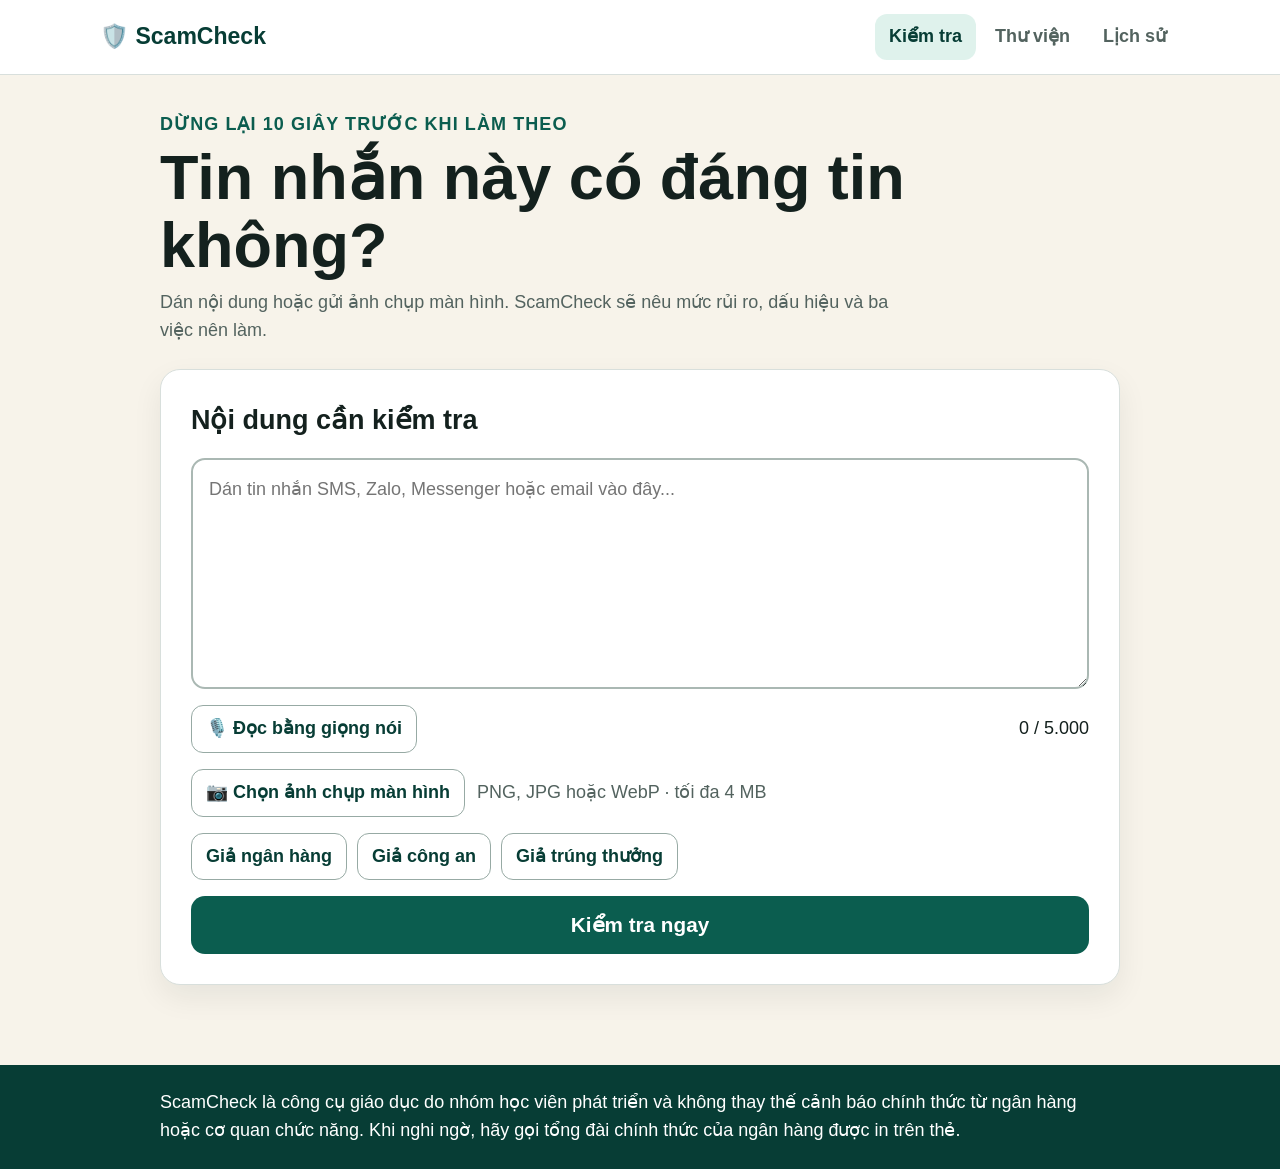
==== index.html @ 0f19e6b2 "Add files via upload" ====
<!doctype html>
<html lang="vi">
<head>
  <meta charset="utf-8">
  <meta name="viewport" content="width=device-width, initial-scale=1, viewport-fit=cover">
  <meta name="theme-color" content="#0b3b33">
  <!-- Khi deploy frontend lên GitHub Pages, đổi content thành URL backend Flask, ví dụ: https://scamcheck-api.onrender.com -->
  <meta name="api-base" content="">
  <title>ScamCheck — Kiểm tra tin nhắn đáng ngờ</title>
  <link rel="stylesheet" href="static/style.css">
</head>
<body>
  <header>
    <a class="brand" href="#" data-page="check" aria-label="Trang kiểm tra">🛡️ <strong>ScamCheck</strong></a>
    <nav aria-label="Điều hướng chính">
      <button class="nav-button active" data-page="check">Kiểm tra</button>
      <button class="nav-button" data-page="library">Thư viện</button>
      <button class="nav-button" data-page="history">Lịch sử</button>
    </nav>
  </header>

  <main>
    <section id="page-check" class="page active">
      <div class="hero">
        <p class="eyebrow">Dừng lại 10 giây trước khi làm theo</p>
        <h1>Tin nhắn này có đáng tin không?</h1>
        <p>Dán nội dung hoặc gửi ảnh chụp màn hình. ScamCheck sẽ nêu mức rủi ro, dấu hiệu và ba việc nên làm.</p>
      </div>

      <section class="card input-card" aria-labelledby="input-title">
        <h2 id="input-title">Nội dung cần kiểm tra</h2>
        <textarea id="message" maxlength="5000" rows="7" placeholder="Dán tin nhắn SMS, Zalo, Messenger hoặc email vào đây..."></textarea>
        <div class="input-meta">
          <button id="voice" class="secondary" type="button">🎙️ Đọc bằng giọng nói</button>
          <span id="count">0 / 5.000</span>
        </div>
        <div class="screenshot-upload">
          <input id="screenshot" type="file" accept="image/png,image/jpeg,image/webp">
          <label class="secondary" for="screenshot">📷 Chọn ảnh chụp màn hình</label>
          <span>PNG, JPG hoặc WebP · tối đa 4 MB</span>
        </div>
        <div id="image-preview" class="image-preview" hidden>
          <img alt="Ảnh chụp màn hình đã chọn">
          <div>
            <strong id="image-name"></strong>
            <button id="remove-image" class="secondary" type="button">Xóa ảnh</button>
          </div>
        </div>
        <div class="samples" aria-label="Tin nhắn mẫu">
          <button type="button" data-sample="Tài khoản ngân hàng của bác sắp bị khóa. Bấm đường dẫn và cung cấp mã xác thực ngay.">Giả ngân hàng</button>
          <button type="button" data-sample="Cơ quan công an yêu cầu bác chuyển tiền để phục vụ điều tra, phải làm ngay hôm nay.">Giả công an</button>
          <button type="button" data-sample="Bác đã trúng thưởng. Hãy chuyển phí hồ sơ để nhận quà.">Giả trúng thưởng</button>
        </div>
        <p id="form-error" class="error" role="alert" hidden></p>
        <button id="analyze" class="primary" type="button">Kiểm tra ngay</button>
      </section>

      <section id="loading" class="card loading" hidden aria-live="polite">
        <span class="spinner" aria-hidden="true"></span>
        <h2>Thám tử đang kiểm tra...</h2>
        <p>Thường mất dưới 15 giây. Bác đừng đóng trang.</p>
      </section>

      <section id="result" class="result" hidden aria-live="polite"></section>
    </section>

    <section id="page-library" class="page" hidden>
      <div class="page-title">
        <p class="eyebrow">Tính năng mở rộng A</p>
        <h1>Thư viện kiểu lừa đảo</h1>
        <p>Nhận biết bốn nhóm thủ đoạn thường gặp trong đề bài.</p>
      </div>
      <div id="filters" class="filters" aria-label="Lọc thư viện"></div>
      <div id="library-list" class="library-grid"></div>
    </section>

    <section id="page-history" class="page" hidden>
      <div class="page-title history-head">
        <div>
          <p class="eyebrow">Lưu trên thiết bị này</p>
          <h1>10 tin gần nhất</h1>
        </div>
        <button id="clear-history" class="secondary" type="button">Xóa lịch sử</button>
      </div>
      <div id="history-list" class="history-list"></div>
    </section>
  </main>

  <footer>
    ScamCheck là công cụ giáo dục do nhóm học viên phát triển và không thay thế cảnh báo chính thức từ ngân hàng hoặc cơ quan chức năng. Khi nghi ngờ, hãy gọi tổng đài chính thức của ngân hàng được in trên thẻ.
  </footer>

  <script src="static/app.js" defer></script>
</body>
</html>
---- static/style.css ----
:root {
  color-scheme: light;
  --ink: #14211e;
  --muted: #53635f;
  --green: #0b5d4f;
  --green-dark: #073d35;
  --cream: #f7f3ea;
  --card: #ffffff;
  --line: #d8dfdc;
  --safe: #18794e;
  --warn: #8a5a00;
  --danger: #b42318;
  font-family: Arial, Helvetica, sans-serif;
  font-size: 18px;
}

* { box-sizing: border-box; }
[hidden] { display: none !important; }

body {
  margin: 0;
  background: var(--cream);
  color: var(--ink);
  line-height: 1.55;
}

button, textarea { font: inherit; }
button { cursor: pointer; }
button:focus-visible, textarea:focus-visible, summary:focus-visible {
  outline: 4px solid #f0b429;
  outline-offset: 3px;
}

header {
  position: sticky;
  top: 0;
  z-index: 10;
  display: flex;
  align-items: center;
  justify-content: space-between;
  gap: 20px;
  padding: 14px max(20px, calc((100% - 1080px) / 2));
  border-bottom: 1px solid var(--line);
  background: rgba(255, 255, 255, .96);
}

.brand {
  color: var(--green-dark);
  font-size: 1.28rem;
  text-decoration: none;
  white-space: nowrap;
}

nav { display: flex; gap: 5px; }
.nav-button {
  min-height: 46px;
  padding: 8px 14px;
  border: 0;
  border-radius: 12px;
  background: transparent;
  color: var(--muted);
  font-weight: 700;
}
.nav-button.active { background: #dff2ec; color: var(--green-dark); }

main { width: min(100% - 32px, 960px); margin: 0 auto; padding: 36px 0 80px; }
.page { display: grid; gap: 24px; }
.hero, .page-title { max-width: 760px; }
.hero h1, .page-title h1 { margin: 4px 0 10px; font-size: clamp(2rem, 7vw, 3.5rem); line-height: 1.08; }
.hero p, .page-title p { margin: 0; color: var(--muted); }
.eyebrow { color: var(--green) !important; font-weight: 800; text-transform: uppercase; letter-spacing: .06em; }

.card, .library-item, .history-item, .result > section {
  border: 1px solid var(--line);
  border-radius: 20px;
  background: var(--card);
  box-shadow: 0 12px 30px rgba(20, 33, 30, .07);
}
.input-card { display: grid; gap: 16px; padding: clamp(18px, 5vw, 30px); }
.input-card h2, .loading h2 { margin: 0; }
textarea {
  width: 100%;
  min-height: 190px;
  padding: 16px;
  border: 2px solid #aab8b3;
  border-radius: 14px;
  resize: vertical;
  color: var(--ink);
}
.input-meta, .history-head { display: flex; align-items: center; justify-content: space-between; gap: 12px; }
.screenshot-upload { display: flex; align-items: center; flex-wrap: wrap; gap: 12px; color: var(--muted); }
.screenshot-upload input { position: absolute; width: 1px; height: 1px; overflow: hidden; clip-path: inset(50%); }
.screenshot-upload label { display: inline-flex; align-items: center; cursor: pointer; }
.screenshot-upload input:focus-visible + label { outline: 4px solid #f0b429; outline-offset: 3px; }
.image-preview { display: grid; grid-template-columns: minmax(120px, 220px) 1fr; align-items: center; gap: 16px; padding: 14px; border: 1px solid var(--line); border-radius: 14px; background: #f4faf8; }
.image-preview img { display: block; width: 100%; max-height: 220px; border-radius: 10px; object-fit: contain; background: white; }
.image-preview div { display: grid; justify-items: start; gap: 12px; min-width: 0; }
.image-preview strong { max-width: 100%; overflow: hidden; text-overflow: ellipsis; white-space: nowrap; }
.samples, .filters, .rescue-choices { display: flex; flex-wrap: wrap; gap: 10px; }
.samples button, .filters button, .rescue-choices button, .secondary {
  min-height: 46px;
  padding: 9px 14px;
  border: 1px solid #97aaa4;
  border-radius: 12px;
  background: white;
  color: var(--green-dark);
  font-weight: 700;
}
.filters button.active { background: var(--green-dark); color: white; }
.primary {
  min-height: 58px;
  border: 0;
  border-radius: 14px;
  background: var(--green);
  color: white;
  font-size: 1.15rem;
  font-weight: 800;
}
.primary:disabled { opacity: .6; cursor: wait; }
.error { margin: 0; padding: 12px; border-radius: 10px; background: #fee4e2; color: #7a271a; font-weight: 700; }

.loading { justify-items: center; padding: 36px; text-align: center; }
.loading p { margin: 0; color: var(--muted); }
.spinner { width: 46px; height: 46px; border: 6px solid #cce5de; border-top-color: var(--green); border-radius: 50%; animation: spin .8s linear infinite; }
@keyframes spin { to { transform: rotate(360deg); } }

.result { display: grid; gap: 18px; }
.result > section { padding: clamp(18px, 5vw, 28px); }
.risk-card { border-left: 12px solid var(--warn) !important; }
.risk-card.safe { border-left-color: var(--safe) !important; }
.risk-card.danger { border-left-color: var(--danger) !important; }
.risk-label { display: inline-block; padding: 6px 12px; border-radius: 999px; background: #fff1c2; color: #684300; font-weight: 900; }
.risk-card.safe .risk-label { background: #d7f4e5; color: #085d3c; }
.risk-card.danger .risk-label { background: #fee4e2; color: #8f1c13; }
.result h2, .result h3 { margin-top: 0; }
.result ol, .result ul { padding-left: 24px; }
.result li + li { margin-top: 10px; }
mark { padding: 2px 4px; background: #ffe58f; color: #492f00; }
.psychology { background: #eef9f6 !important; }
.link-card { margin-top: 10px; padding: 12px; border: 1px solid var(--line); border-radius: 12px; overflow-wrap: anywhere; }
.rescue-choices button:disabled { cursor: default; opacity: .55; }
.rescue-choices button.chosen { border: 3px solid var(--green); opacity: 1; }

.library-grid { display: grid; grid-template-columns: repeat(2, minmax(0, 1fr)); gap: 16px; }
.library-item { padding: 20px; }
.library-item h2 { margin: 0 0 8px; font-size: 1.25rem; }
.library-item p { color: var(--muted); }
.library-item summary { color: var(--green-dark); font-weight: 800; cursor: pointer; }
.example { padding: 12px; border-radius: 10px; background: #f7f3ea; color: var(--ink) !important; }

.history-list { display: grid; gap: 12px; }
.history-item { width: 100%; padding: 18px; text-align: left; color: var(--ink); }
.history-item strong, .history-item span { display: block; }
.history-item span { margin-top: 4px; color: var(--muted); }
.empty { padding: 30px; border: 2px dashed #aab8b3; border-radius: 18px; color: var(--muted); text-align: center; }

footer {
  padding: 24px max(20px, calc((100% - 960px) / 2));
  background: var(--green-dark);
  color: white;
  font-size: 1rem;
}

@media (max-width: 700px) {
  header { align-items: flex-start; flex-direction: column; padding: 12px 16px; }
  nav { width: 100%; }
  .nav-button { flex: 1; padding-inline: 7px; }
  main { width: min(100% - 24px, 960px); padding-top: 24px; }
  .library-grid { grid-template-columns: 1fr; }
  .input-meta, .history-head { align-items: stretch; flex-direction: column; }
  .image-preview { grid-template-columns: 1fr; }
  .history-head .secondary { align-self: flex-start; }
}
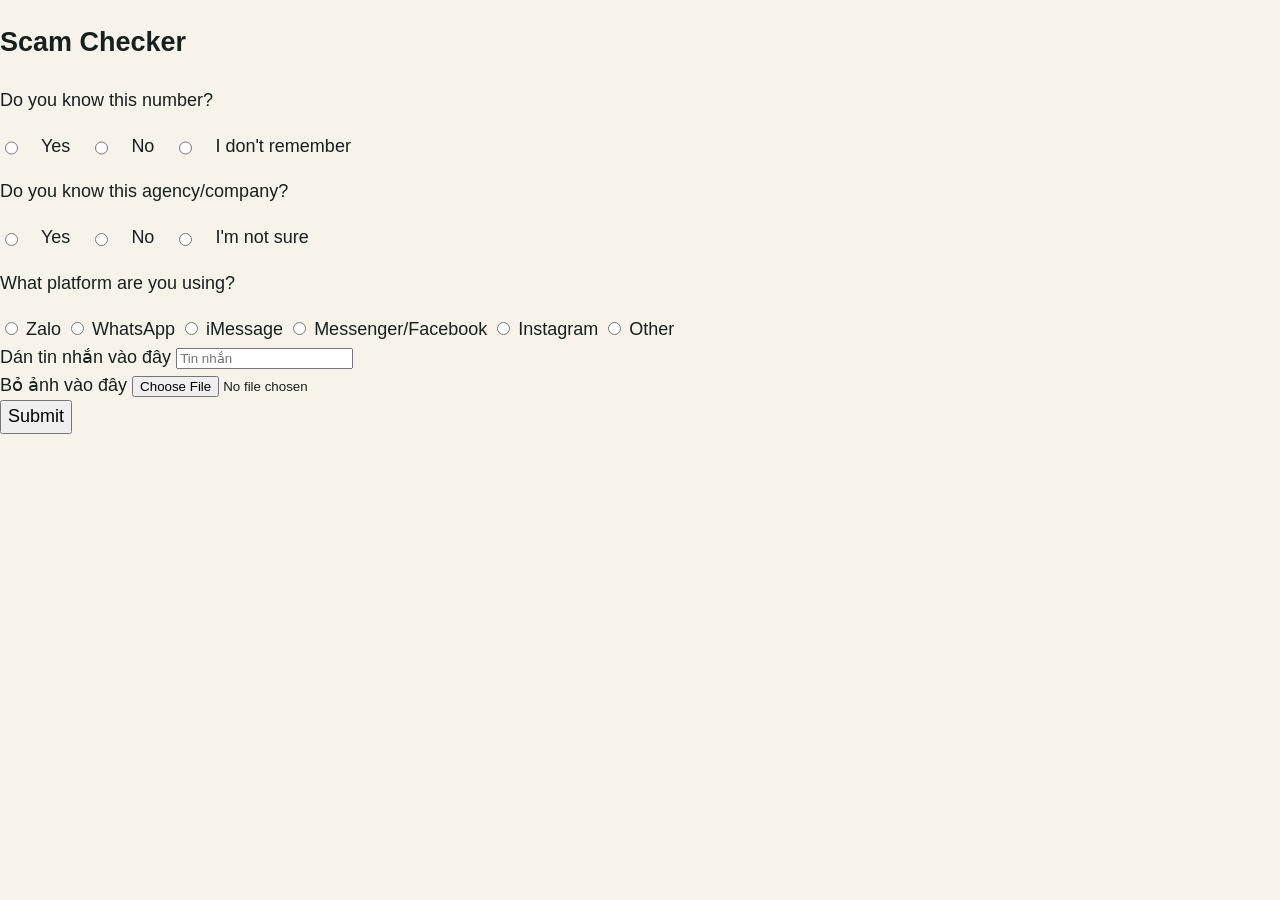
==== commit 933f16d7: "Refactor index.html structure and content" ====
--- a/index.html
+++ b/index.html
@@ -1,95 +1,50 @@
-<!doctype html>
-<html lang="vi">
+<!DOCTYPE html>
+<html lang="vi" >
 <head>
-  <meta charset="utf-8">
-  <meta name="viewport" content="width=device-width, initial-scale=1, viewport-fit=cover">
-  <meta name="theme-color" content="#0b3b33">
-  <!-- Khi deploy frontend lên GitHub Pages, đổi content thành URL backend Flask, ví dụ: https://scamcheck-api.onrender.com -->
-  <meta name="api-base" content="">
-  <title>ScamCheck — Kiểm tra tin nhắn đáng ngờ</title>
-  <link rel="stylesheet" href="static/style.css">
+    <meta charset="UTF-8">
+    <meta name="viewport" content="width=device-width, initial-scale=1.0" >
+    <link rel="stylesheet" href="../static/style.css">
+    <title>ScamCheck</title>
+    
 </head>
 <body>
-  <header>
-    <a class="brand" href="#" data-page="check" aria-label="Trang kiểm tra">🛡️ <strong>ScamCheck</strong></a>
-    <nav aria-label="Điều hướng chính">
-      <button class="nav-button active" data-page="check">Kiểm tra</button>
-      <button class="nav-button" data-page="library">Thư viện</button>
-      <button class="nav-button" data-page="history">Lịch sử</button>
-    </nav>
-  </header>
 
-  <main>
-    <section id="page-check" class="page active">
-      <div class="hero">
-        <p class="eyebrow">Dừng lại 10 giây trước khi làm theo</p>
-        <h1>Tin nhắn này có đáng tin không?</h1>
-        <p>Dán nội dung hoặc gửi ảnh chụp màn hình. ScamCheck sẽ nêu mức rủi ro, dấu hiệu và ba việc nên làm.</p>
-      </div>
+<div class="form-container">
+    <h2>Scam Checker</h2>
+    <form action="{{ url_for('index') }}" method="POST" enctype="multipart/form-data">            
+        <p>Do you know this number?</p>
+        <div style="display: flex; gap: 20px;">
+            <input type="radio" name="number" value="Yes"> Yes
+            <input type="radio" name="number" value="No"> No
+            <input type="radio" name="number" value="Forgot"> I don't remember
+        </div>
+        <p>Do you know this agency/company?</p>
+        <div style="display: flex; gap: 20px;">
+            <input type="radio" name="company" value="Yes"> Yes
+            <input type="radio" name="company" value="No"> No
+            <input type="radio" name="company" value="Forgot"> I'm not sure
+        </div>
+        <p>What platform are you using?</p>
+        <div>
+            <input type="radio" name="platform" value="Zalo"> Zalo
+            <input type="radio" name="platform" value="WhatsApp"> WhatsApp
+            <input type="radio" name="platform" value="iMessage"> iMessage
+            <input type="radio" name="platform" value="Messenger"> Messenger/Facebook
+            <input type="radio" name="platform" value="Instagram"> Instagram
+            <input type="radio" name="platform" value="other"> Other
+        </div>
+        <div class="input-group">
+            <label for="message">Dán tin nhắn vào đây</label>
+            <input type="text" id="message" name="message" placeholder="Tin nhắn">
+        </div>
+        <div class="input-group">
+            <label for="image">Bỏ ảnh vào đây</label>
+            <input type="file" id="image" name="scam_image" accept="image/*">
+        </div>
+        <button type="submit">Submit</button>
+    </form>
+    
+</div>
 
-      <section class="card input-card" aria-labelledby="input-title">
-        <h2 id="input-title">Nội dung cần kiểm tra</h2>
-        <textarea id="message" maxlength="5000" rows="7" placeholder="Dán tin nhắn SMS, Zalo, Messenger hoặc email vào đây..."></textarea>
-        <div class="input-meta">
-          <button id="voice" class="secondary" type="button">🎙️ Đọc bằng giọng nói</button>
-          <span id="count">0 / 5.000</span>
-        </div>
-        <div class="screenshot-upload">
-          <input id="screenshot" type="file" accept="image/png,image/jpeg,image/webp">
-          <label class="secondary" for="screenshot">📷 Chọn ảnh chụp màn hình</label>
-          <span>PNG, JPG hoặc WebP · tối đa 4 MB</span>
-        </div>
-        <div id="image-preview" class="image-preview" hidden>
-          <img alt="Ảnh chụp màn hình đã chọn">
-          <div>
-            <strong id="image-name"></strong>
-            <button id="remove-image" class="secondary" type="button">Xóa ảnh</button>
-          </div>
-        </div>
-        <div class="samples" aria-label="Tin nhắn mẫu">
-          <button type="button" data-sample="Tài khoản ngân hàng của bác sắp bị khóa. Bấm đường dẫn và cung cấp mã xác thực ngay.">Giả ngân hàng</button>
-          <button type="button" data-sample="Cơ quan công an yêu cầu bác chuyển tiền để phục vụ điều tra, phải làm ngay hôm nay.">Giả công an</button>
-          <button type="button" data-sample="Bác đã trúng thưởng. Hãy chuyển phí hồ sơ để nhận quà.">Giả trúng thưởng</button>
-        </div>
-        <p id="form-error" class="error" role="alert" hidden></p>
-        <button id="analyze" class="primary" type="button">Kiểm tra ngay</button>
-      </section>
-
-      <section id="loading" class="card loading" hidden aria-live="polite">
-        <span class="spinner" aria-hidden="true"></span>
-        <h2>Thám tử đang kiểm tra...</h2>
-        <p>Thường mất dưới 15 giây. Bác đừng đóng trang.</p>
-      </section>
-
-      <section id="result" class="result" hidden aria-live="polite"></section>
-    </section>
-
-    <section id="page-library" class="page" hidden>
-      <div class="page-title">
-        <p class="eyebrow">Tính năng mở rộng A</p>
-        <h1>Thư viện kiểu lừa đảo</h1>
-        <p>Nhận biết bốn nhóm thủ đoạn thường gặp trong đề bài.</p>
-      </div>
-      <div id="filters" class="filters" aria-label="Lọc thư viện"></div>
-      <div id="library-list" class="library-grid"></div>
-    </section>
-
-    <section id="page-history" class="page" hidden>
-      <div class="page-title history-head">
-        <div>
-          <p class="eyebrow">Lưu trên thiết bị này</p>
-          <h1>10 tin gần nhất</h1>
-        </div>
-        <button id="clear-history" class="secondary" type="button">Xóa lịch sử</button>
-      </div>
-      <div id="history-list" class="history-list"></div>
-    </section>
-  </main>
-
-  <footer>
-    ScamCheck là công cụ giáo dục do nhóm học viên phát triển và không thay thế cảnh báo chính thức từ ngân hàng hoặc cơ quan chức năng. Khi nghi ngờ, hãy gọi tổng đài chính thức của ngân hàng được in trên thẻ.
-  </footer>
-
-  <script src="static/app.js" defer></script>
 </body>
 </html>
--- a/static/style.css
+++ b/static/style.css
@@ -129,9 +129,28 @@
 .risk-card { border-left: 12px solid var(--warn) !important; }
 .risk-card.safe { border-left-color: var(--safe) !important; }
 .risk-card.danger { border-left-color: var(--danger) !important; }
+.risk-overview { display: flex; align-items: center; justify-content: space-between; gap: 22px; }
 .risk-label { display: inline-block; padding: 6px 12px; border-radius: 999px; background: #fff1c2; color: #684300; font-weight: 900; }
 .risk-card.safe .risk-label { background: #d7f4e5; color: #085d3c; }
 .risk-card.danger .risk-label { background: #fee4e2; color: #8f1c13; }
+.danger-meter {
+  --meter-color: var(--warn);
+  flex: 0 0 auto;
+  display: grid;
+  place-items: center;
+  width: 132px;
+  height: 132px;
+  border-radius: 50%;
+  background:
+    radial-gradient(circle closest-side, white 68%, transparent 70%),
+    conic-gradient(var(--meter-color) var(--score), #e8eeeb 0);
+  color: var(--ink);
+  text-align: center;
+}
+.risk-card.safe .danger-meter { --meter-color: var(--safe); }
+.risk-card.danger .danger-meter { --meter-color: var(--danger); }
+.danger-meter strong { display: block; font-size: 1.55rem; line-height: 1; }
+.danger-meter span { display: block; color: var(--muted); font-size: .82rem; font-weight: 800; text-transform: uppercase; }
 .result h2, .result h3 { margin-top: 0; }
 .result ol, .result ul { padding-left: 24px; }
 .result li + li { margin-top: 10px; }
@@ -169,5 +188,7 @@
   .library-grid { grid-template-columns: 1fr; }
   .input-meta, .history-head { align-items: stretch; flex-direction: column; }
   .image-preview { grid-template-columns: 1fr; }
+  .risk-overview { align-items: flex-start; flex-direction: column; }
+  .danger-meter { width: 116px; height: 116px; }
   .history-head .secondary { align-self: flex-start; }
 }
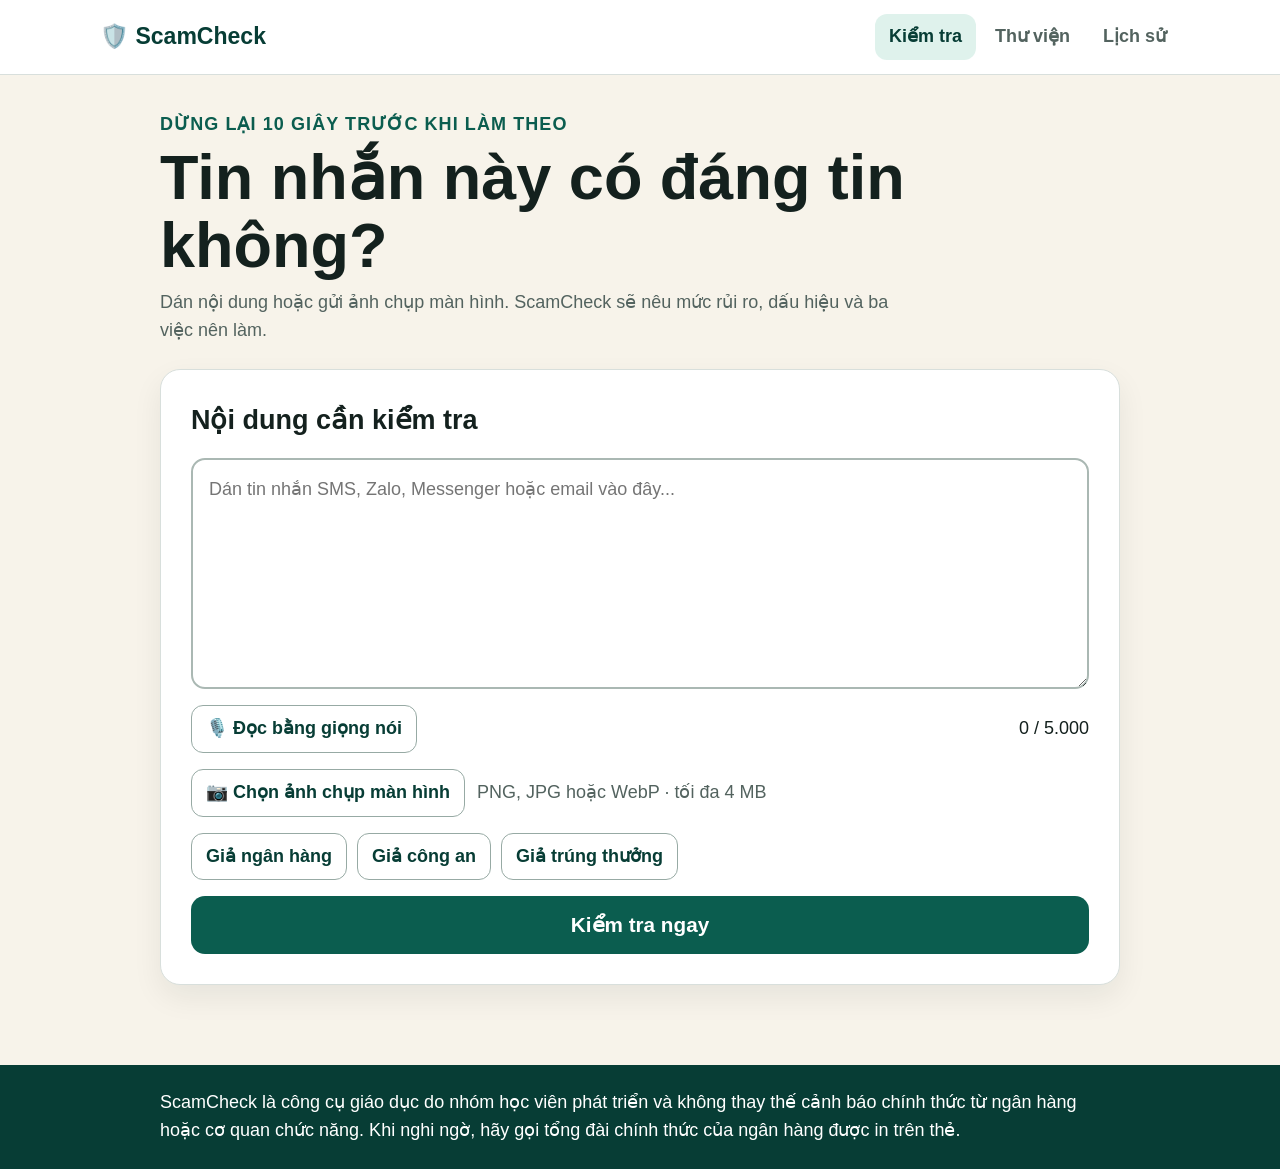
==== commit 73b07533: "Update index.html" ====
--- a/index.html
+++ b/index.html
@@ -1,50 +1,91 @@
-<!DOCTYPE html>
-<html lang="vi" >
+<!doctype html>
+<html lang="vi">
 <head>
-    <meta charset="UTF-8">
-    <meta name="viewport" content="width=device-width, initial-scale=1.0" >
-    <link rel="stylesheet" href="../static/style.css">
-    <title>ScamCheck</title>
-    
+  <meta charset="utf-8">
+  <meta name="viewport" content="width=device-width, initial-scale=1, viewport-fit=cover">
+  <meta name="theme-color" content="#0b3b33">
+  <meta name="api-base" content="">
+  <title>ScamCheck — Kiểm tra tin nhắn đáng ngờ</title>
+  <link rel="stylesheet" href="static/style.css">
 </head>
 <body>
+  <header>
+    <a class="brand" href="#" data-page="check" aria-label="Trang kiểm tra">🛡️ <strong>ScamCheck</strong></a>
+    <nav aria-label="Điều hướng chính">
+      <button class="nav-button active" data-page="check">Kiểm tra</button>
+      <button class="nav-button" data-page="library">Thư viện</button>
+      <button class="nav-button" data-page="history">Lịch sử</button>
+    </nav>
+  </header>
 
-<div class="form-container">
-    <h2>Scam Checker</h2>
-    <form action="{{ url_for('index') }}" method="POST" enctype="multipart/form-data">            
-        <p>Do you know this number?</p>
-        <div style="display: flex; gap: 20px;">
-            <input type="radio" name="number" value="Yes"> Yes
-            <input type="radio" name="number" value="No"> No
-            <input type="radio" name="number" value="Forgot"> I don't remember
+  <main>
+    <section id="page-check" class="page active">
+      <div class="hero">
+        <p class="eyebrow">Dừng lại 10 giây trước khi làm theo</p>
+        <h1>Tin nhắn này có đáng tin không?</h1>
+        <p>Dán nội dung hoặc gửi ảnh chụp màn hình. ScamCheck sẽ nêu mức rủi ro, dấu hiệu và ba việc nên làm.</p>
+      </div>
+
+      <section class="card input-card" aria-labelledby="input-title">
+        <h2 id="input-title">Nội dung cần kiểm tra</h2>
+        <textarea id="message" maxlength="5000" rows="7" placeholder="Dán tin nhắn SMS, Zalo, Messenger hoặc email vào đây..."></textarea>
+        <div class="input-meta">
+          <button id="voice" class="secondary" type="button">🎙️ Đọc bằng giọng nói</button>
+          <span id="count">0 / 5.000</span>
         </div>
-        <p>Do you know this agency/company?</p>
-        <div style="display: flex; gap: 20px;">
-            <input type="radio" name="company" value="Yes"> Yes
-            <input type="radio" name="company" value="No"> No
-            <input type="radio" name="company" value="Forgot"> I'm not sure
+        <div class="screenshot-upload">
+          <input id="screenshot" type="file" accept="image/png,image/jpeg,image/webp">
+          <label class="secondary" for="screenshot">📷 Chọn ảnh chụp màn hình</label>
+          <span>PNG, JPG hoặc WebP · tối đa 4 MB</span>
         </div>
-        <p>What platform are you using?</p>
+        <div id="image-preview" class="image-preview" hidden>
+          <img alt="Ảnh chụp màn hình đã chọn">
+          <div><strong id="image-name"></strong><button id="remove-image" class="secondary" type="button">Xóa ảnh</button></div>
+        </div>
+        <div class="samples" aria-label="Tin nhắn mẫu">
+          <button type="button" data-sample="Tài khoản ngân hàng của bác sắp bị khóa. Bấm đường dẫn và cung cấp mã xác thực ngay.">Giả ngân hàng</button>
+          <button type="button" data-sample="Cơ quan công an yêu cầu bác chuyển tiền để phục vụ điều tra, phải làm ngay hôm nay.">Giả công an</button>
+          <button type="button" data-sample="Bác đã trúng thưởng. Hãy chuyển phí hồ sơ để nhận quà.">Giả trúng thưởng</button>
+        </div>
+        <p id="form-error" class="error" role="alert" hidden></p>
+        <button id="analyze" class="primary" type="button">Kiểm tra ngay</button>
+      </section>
+
+      <section id="loading" class="card loading" hidden aria-live="polite">
+        <span class="spinner" aria-hidden="true"></span>
+        <h2>Thám tử đang kiểm tra...</h2>
+        <p>Thường mất dưới 15 giây. Bác đừng đóng trang.</p>
+      </section>
+
+      <section id="result" class="result" hidden aria-live="polite"></section>
+    </section>
+
+    <section id="page-library" class="page" hidden>
+      <div class="page-title">
+        <p class="eyebrow">Tính năng mở rộng A</p>
+        <h1>Thư viện kiểu lừa đảo</h1>
+        <p>Nhận biết bốn nhóm thủ đoạn thường gặp trong đề bài.</p>
+      </div>
+      <div id="filters" class="filters" aria-label="Lọc thư viện"></div>
+      <div id="library-list" class="library-grid"></div>
+    </section>
+
+    <section id="page-history" class="page" hidden>
+      <div class="page-title history-head">
         <div>
-            <input type="radio" name="platform" value="Zalo"> Zalo
-            <input type="radio" name="platform" value="WhatsApp"> WhatsApp
-            <input type="radio" name="platform" value="iMessage"> iMessage
-            <input type="radio" name="platform" value="Messenger"> Messenger/Facebook
-            <input type="radio" name="platform" value="Instagram"> Instagram
-            <input type="radio" name="platform" value="other"> Other
+          <p class="eyebrow">Lưu trên thiết bị này</p>
+          <h1>10 tin gần nhất</h1>
         </div>
-        <div class="input-group">
-            <label for="message">Dán tin nhắn vào đây</label>
-            <input type="text" id="message" name="message" placeholder="Tin nhắn">
-        </div>
-        <div class="input-group">
-            <label for="image">Bỏ ảnh vào đây</label>
-            <input type="file" id="image" name="scam_image" accept="image/*">
-        </div>
-        <button type="submit">Submit</button>
-    </form>
-    
-</div>
+        <button id="clear-history" class="secondary" type="button">Xóa lịch sử</button>
+      </div>
+      <div id="history-list" class="history-list"></div>
+    </section>
+  </main>
 
+  <footer>
+    ScamCheck là công cụ giáo dục do nhóm học viên phát triển và không thay thế cảnh báo chính thức từ ngân hàng hoặc cơ quan chức năng. Khi nghi ngờ, hãy gọi tổng đài chính thức của ngân hàng được in trên thẻ.
+  </footer>
+
+  <script src="static/app.js" defer></script>
 </body>
 </html>
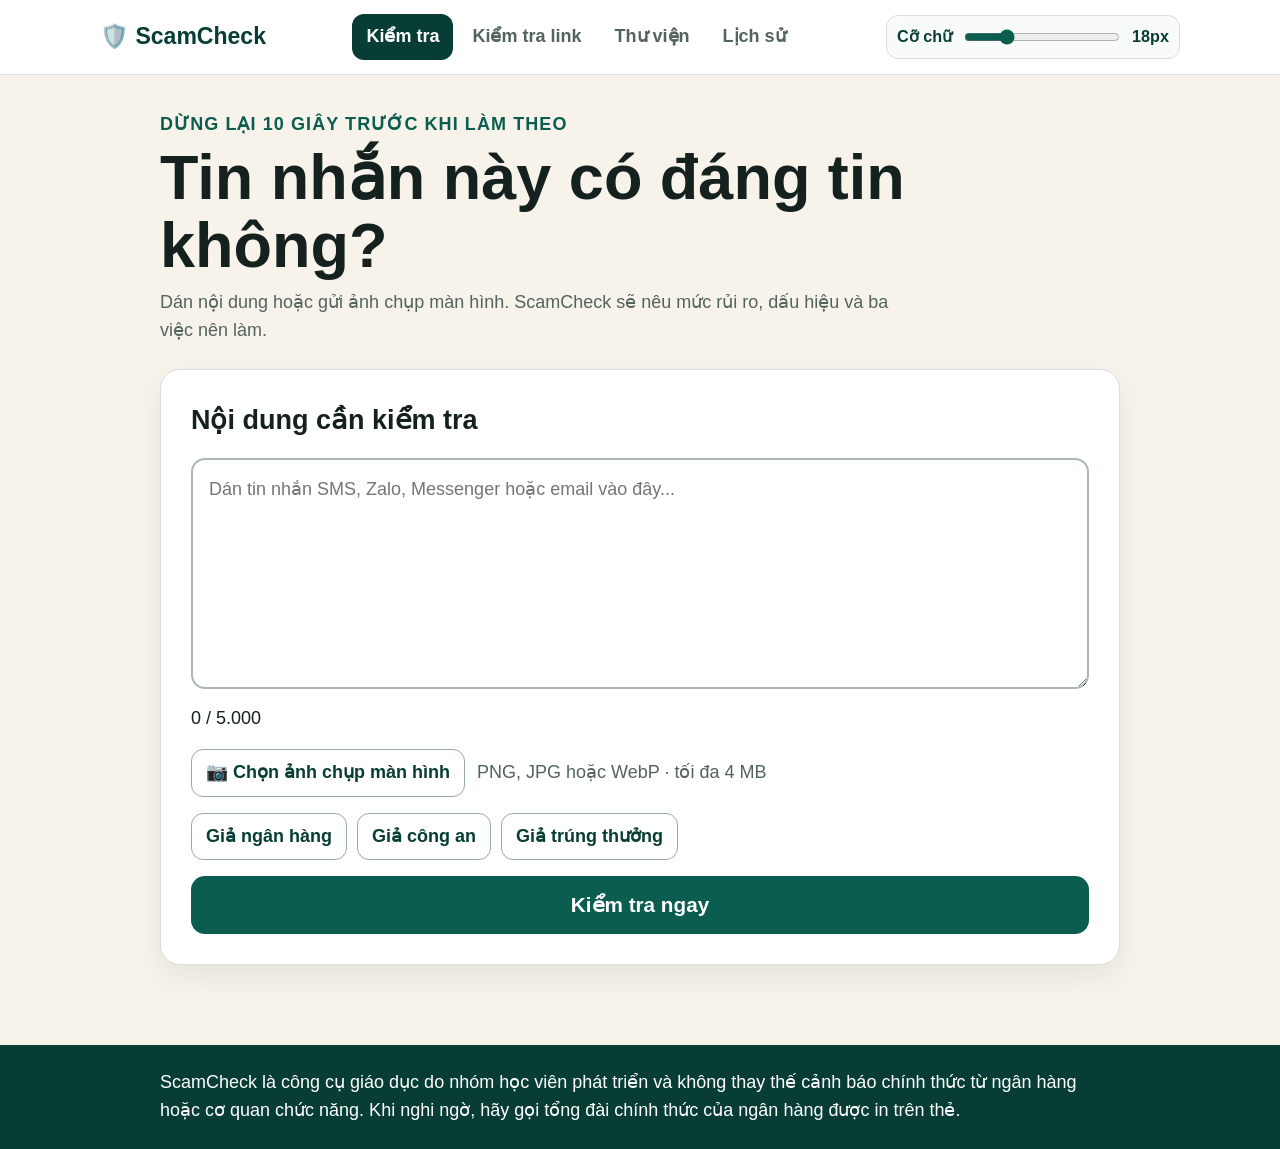
==== commit 43ff26cf: "Add files via upload" ====
--- a/index.html
+++ b/index.html
@@ -4,7 +4,7 @@
   <meta charset="utf-8">
   <meta name="viewport" content="width=device-width, initial-scale=1, viewport-fit=cover">
   <meta name="theme-color" content="#0b3b33">
-  <meta name="api-base" content="">
+  <meta name="api-base" content="https://scamcheck-hongquang.onrender.com">
   <title>ScamCheck — Kiểm tra tin nhắn đáng ngờ</title>
   <link rel="stylesheet" href="static/style.css">
 </head>
@@ -13,9 +13,11 @@
     <a class="brand" href="#" data-page="check" aria-label="Trang kiểm tra">🛡️ <strong>ScamCheck</strong></a>
     <nav aria-label="Điều hướng chính">
       <button class="nav-button active" data-page="check">Kiểm tra</button>
+      <button class="nav-button" data-page="link">Kiểm tra link</button>
       <button class="nav-button" data-page="library">Thư viện</button>
       <button class="nav-button" data-page="history">Lịch sử</button>
     </nav>
+    <label class="font-tool">Cỡ chữ <input id="font-size" type="range" min="16" max="24" value="18"> <strong id="font-size-label">18px</strong></label>
   </header>
 
   <main>
@@ -30,7 +32,6 @@
         <h2 id="input-title">Nội dung cần kiểm tra</h2>
         <textarea id="message" maxlength="5000" rows="7" placeholder="Dán tin nhắn SMS, Zalo, Messenger hoặc email vào đây..."></textarea>
         <div class="input-meta">
-          <button id="voice" class="secondary" type="button">🎙️ Đọc bằng giọng nói</button>
           <span id="count">0 / 5.000</span>
         </div>
         <div class="screenshot-upload">
--- a/static/style.css
+++ b/static/style.css
@@ -61,7 +61,24 @@
   color: var(--muted);
   font-weight: 700;
 }
-.nav-button.active { background: #dff2ec; color: var(--green-dark); }
+.nav-button.active { background: var(--green-dark); color: white; }
+.font-tool {
+  display: grid;
+  grid-template-columns: auto minmax(110px, 160px) auto;
+  align-items: center;
+  gap: 10px;
+  padding: 8px 10px;
+  border: 1px solid var(--line);
+  border-radius: 12px;
+  background: #f8fbfa;
+  color: var(--green-dark);
+  font-size: .9rem;
+  font-weight: 800;
+}
+.font-tool input { accent-color: var(--green); }
+.link-mode .screenshot-upload,
+.link-mode .samples,
+.link-mode .image-preview { display: none !important; }
 
 main { width: min(100% - 32px, 960px); margin: 0 auto; padding: 36px 0 80px; }
 .page { display: grid; gap: 24px; }
@@ -129,13 +146,12 @@
 .risk-card { border-left: 12px solid var(--warn) !important; }
 .risk-card.safe { border-left-color: var(--safe) !important; }
 .risk-card.danger { border-left-color: var(--danger) !important; }
-.risk-overview { display: flex; align-items: center; justify-content: space-between; gap: 22px; }
+.risk-overview { display: grid; grid-template-columns: 1fr auto; align-items: center; gap: 22px; }
 .risk-label { display: inline-block; padding: 6px 12px; border-radius: 999px; background: #fff1c2; color: #684300; font-weight: 900; }
 .risk-card.safe .risk-label { background: #d7f4e5; color: #085d3c; }
 .risk-card.danger .risk-label { background: #fee4e2; color: #8f1c13; }
 .danger-meter {
   --meter-color: var(--warn);
-  flex: 0 0 auto;
   display: grid;
   place-items: center;
   width: 132px;
@@ -149,8 +165,7 @@
 }
 .risk-card.safe .danger-meter { --meter-color: var(--safe); }
 .risk-card.danger .danger-meter { --meter-color: var(--danger); }
-.danger-meter strong { display: block; font-size: 1.55rem; line-height: 1; }
-.danger-meter span { display: block; color: var(--muted); font-size: .82rem; font-weight: 800; text-transform: uppercase; }
+.danger-meter strong { display: block; font-size: 1.8rem; line-height: 1; }
 .result h2, .result h3 { margin-top: 0; }
 .result ol, .result ul { padding-left: 24px; }
 .result li + li { margin-top: 10px; }
@@ -184,11 +199,12 @@
   header { align-items: flex-start; flex-direction: column; padding: 12px 16px; }
   nav { width: 100%; }
   .nav-button { flex: 1; padding-inline: 7px; }
+  .font-tool { width: 100%; grid-template-columns: auto 1fr auto; }
   main { width: min(100% - 24px, 960px); padding-top: 24px; }
   .library-grid { grid-template-columns: 1fr; }
   .input-meta, .history-head { align-items: stretch; flex-direction: column; }
   .image-preview { grid-template-columns: 1fr; }
-  .risk-overview { align-items: flex-start; flex-direction: column; }
+  .risk-overview { grid-template-columns: 1fr; }
   .danger-meter { width: 116px; height: 116px; }
   .history-head .secondary { align-self: flex-start; }
 }
